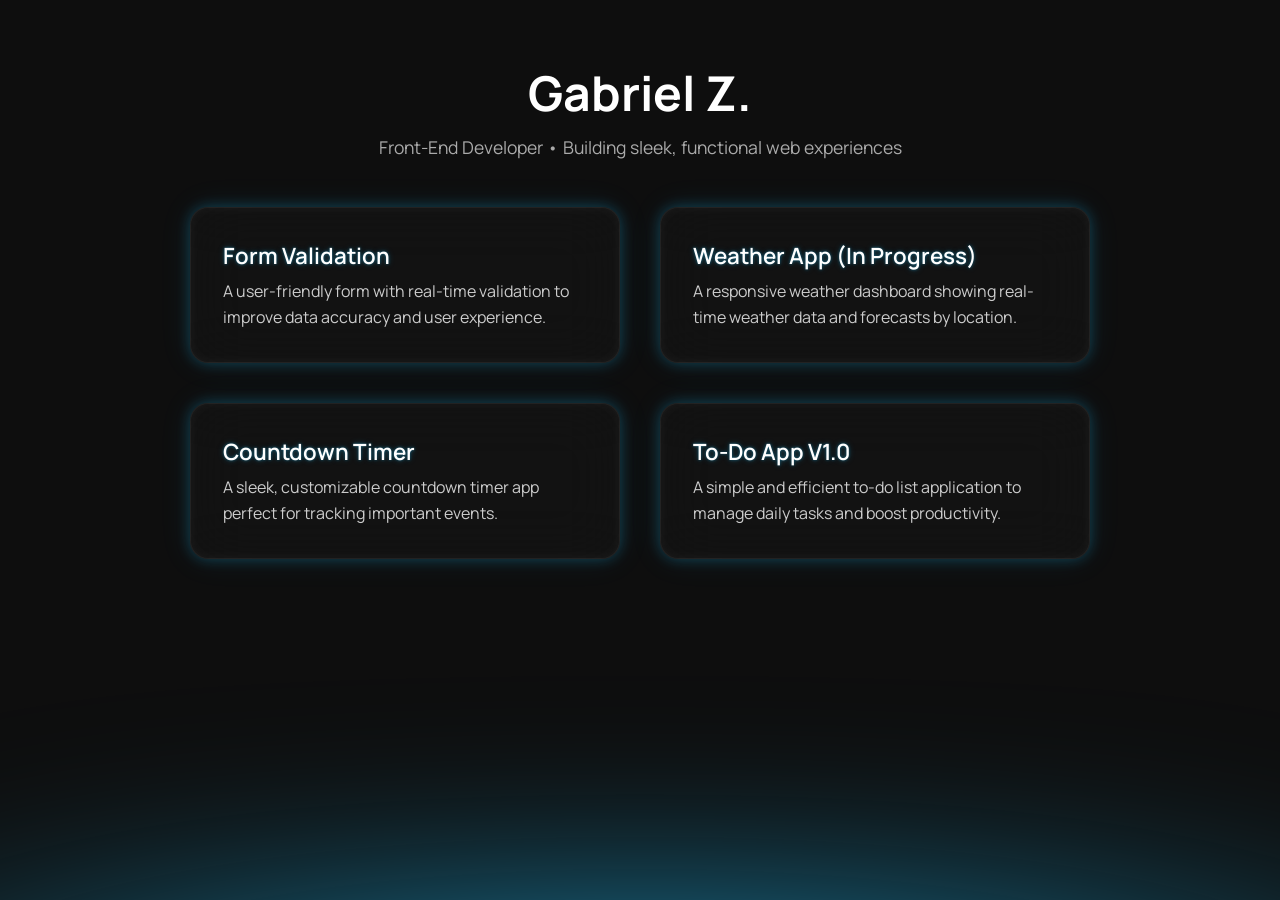
==== index.html @ c00d3771 "Update index.html" ====
<!DOCTYPE html>
<html lang="en">
<head>
  <meta charset="UTF-8" />
  <meta name="viewport" content="width=device-width, initial-scale=1" />
  <title>Gabriel Z. | Portfolio</title>
  <link href="https://fonts.googleapis.com/css2?family=Manrope:wght@500;700&display=swap" rel="stylesheet" />
  <style>
    * {
      margin: 0;
      padding: 0;
      box-sizing: border-box;
    }

    body {
      font-family: 'Manrope', sans-serif;
      background: #0e0e0e;
      color: #fff;
      min-height: 100vh;
      padding: 60px 20px 120px;
      position: relative;
      overflow-x: hidden;
    }

    main {
      max-width: 900px;
      margin: 0 auto;
      text-align: center;
      position: relative;
      z-index: 10;
    }

    header h1 {
      font-size: 3rem;
      font-weight: 700;
      margin-bottom: 10px;
    }

    header p {
      font-size: 1.1rem;
      color: #aaa;
      margin-bottom: 3rem;
    }

    .project-list {
      display: grid;
      grid-template-columns: 1fr;
      gap: 40px;
    }

    @media (min-width: 700px) {
      .project-list {
        grid-template-columns: repeat(2, 1fr);
      }
    }

    a.project-card {
      display: block;
      background: rgba(255, 255, 255, 0.02);
      border-radius: 18px;
      padding: 32px;
      backdrop-filter: blur(28px);
      border: 1px solid rgba(255, 255, 255, 0.07);
      color: #fff;
      text-decoration: none;
      transition: transform 0.3s ease, box-shadow 0.3s ease;
      box-shadow:
        inset 0 0 12px rgba(255, 255, 255, 0.05),
        0 0 14px rgba(32, 195, 255, 0.25),
        0 0 32px rgba(32, 195, 255, 0.1);
      cursor: pointer;
      text-align: left;
      z-index: 10;
    }

    a.project-card:hover {
      transform: translateY(-6px);
      border-color: rgba(32, 195, 255, 0.4);
      box-shadow:
        inset 0 0 15px rgba(255, 255, 255, 0.08),
        0 0 20px rgba(32, 195, 255, 0.4),
        0 0 48px rgba(32, 195, 255, 0.2);
    }

    a.project-card h3 {
      font-size: 1.4rem;
      font-weight: 600;
      margin-bottom: 8px;
      text-shadow:
        0 0 3px rgba(32, 195, 255, 0.4),
        0 0 6px rgba(32, 195, 255, 0.25);
      color: inherit;
      transition: color 0.3s ease, text-shadow 0.3s ease;
    }

    a.project-card:hover h3 {
      color: #20C3FF;
      text-shadow:
        0 0 5px rgba(32, 195, 255, 0.6),
        0 0 12px rgba(32, 195, 255, 0.3);
    }

    .description {
      font-size: 1rem;
      color: #ccc;
      line-height: 1.6;
    }

    .bottom-glow {
      position: fixed;
      bottom: -20vh;
      left: 50%;
      transform: translateX(-50%);
      width: 140vw;
      height: 240px;
      pointer-events: none;
      background: radial-gradient(
        ellipse at center bottom,
        rgba(32, 195, 255, 0.8) 0%,
        rgba(32, 195, 255, 0) 85%
      );
      filter: blur(80px);
      z-index: 1;
    }

    @media (max-width: 450px) {
      header h1 {
        font-size: 2rem;
      }
      a.project-card h3 {
        font-size: 1.2rem;
      }
    }
  </style>
</head>
<body>
  <main>
    <header>
      <h1>Gabriel Z.</h1>
      <p>Front-End Developer • Building sleek, functional web experiences</p>
    </header>

    <section class="project-list">
      <a href="https://gabezigo.github.io/Form-validation/" target="_blank" class="project-card" rel="noopener noreferrer">
        <h3>Form Validation</h3>
        <p class="description">A user-friendly form with real-time validation to improve data accuracy and user experience.</p>
      </a>

      <a href="https://gabezigo.github.io/Weather-app/" target="_blank" class="project-card" rel="noopener noreferrer">
        <h3>Weather App (In Progress)</h3>
        <p class="description">A responsive weather dashboard showing real-time weather data and forecasts by location.</p>
      </a>

      <a href="https://gabezigo.github.io/Countdown-Timer/" target="_blank" class="project-card" rel="noopener noreferrer">
        <h3>Countdown Timer</h3>
        <p class="description">A sleek, customizable countdown timer app perfect for tracking important events.</p>
      </a>

      <a href="https://gabezigo.github.io/To-Do-App-V1.0/" target="_blank" class="project-card" rel="noopener noreferrer">
        <h3>To-Do App V1.0</h3>
        <p class="description">A simple and efficient to-do list application to manage daily tasks and boost productivity.</p>
      </a>
    </section>
  </main>

  <div class="bottom-glow"></div>
</body>
</html>
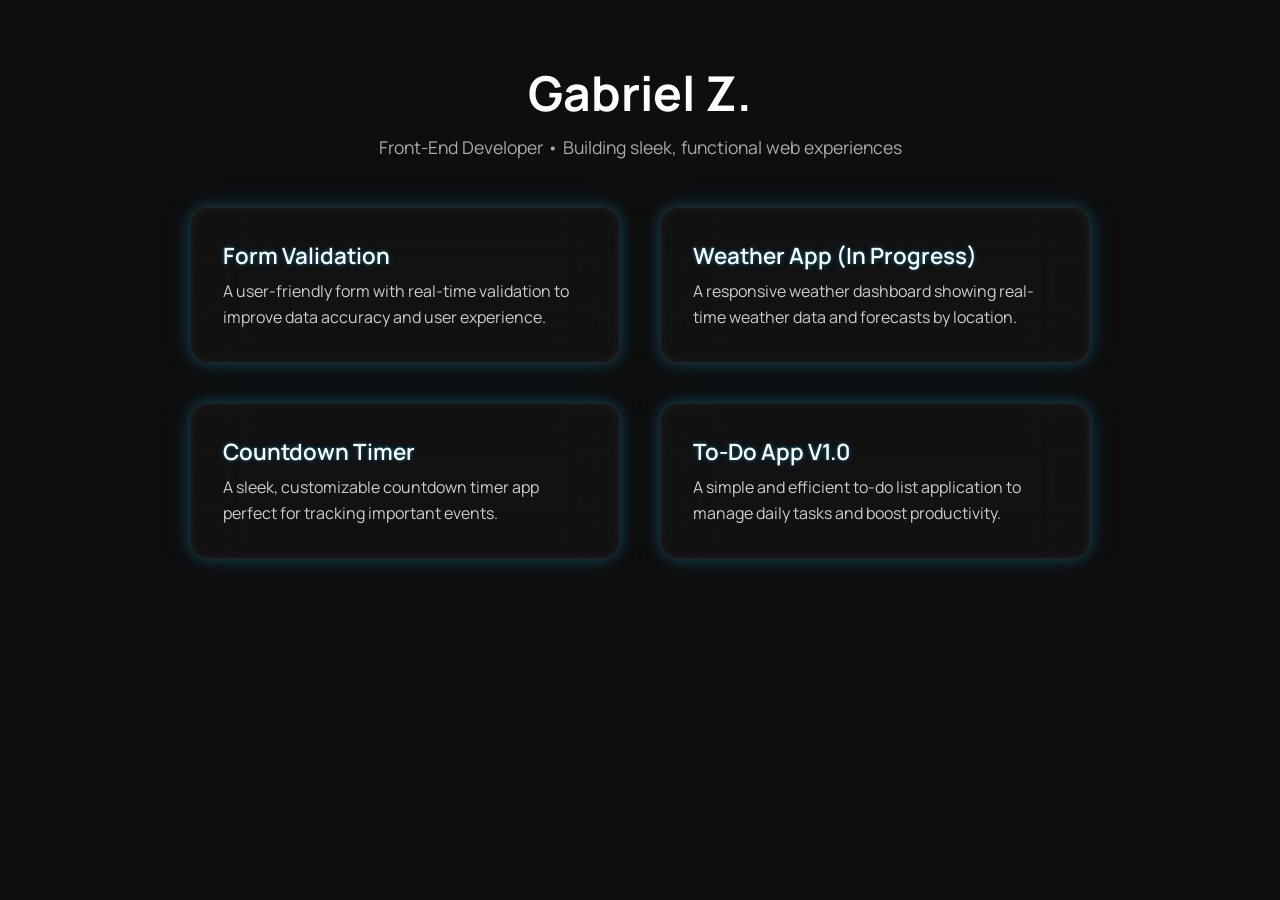
==== commit c4e99419: "Update index.html" ====
--- a/index.html
+++ b/index.html
@@ -108,7 +108,7 @@
 
     .bottom-glow {
       position: fixed;
-      bottom: -20vh;
+      bottom: 0;
       left: 50%;
       transform: translateX(-50%);
       width: 140vw;
@@ -116,7 +116,7 @@
       pointer-events: none;
       background: radial-gradient(
         ellipse at center bottom,
-        rgba(32, 195, 255, 0.8) 0%,
+        rgba(32, 195, 255, 0.4 0%,
         rgba(32, 195, 255, 0) 85%
       );
       filter: blur(80px);
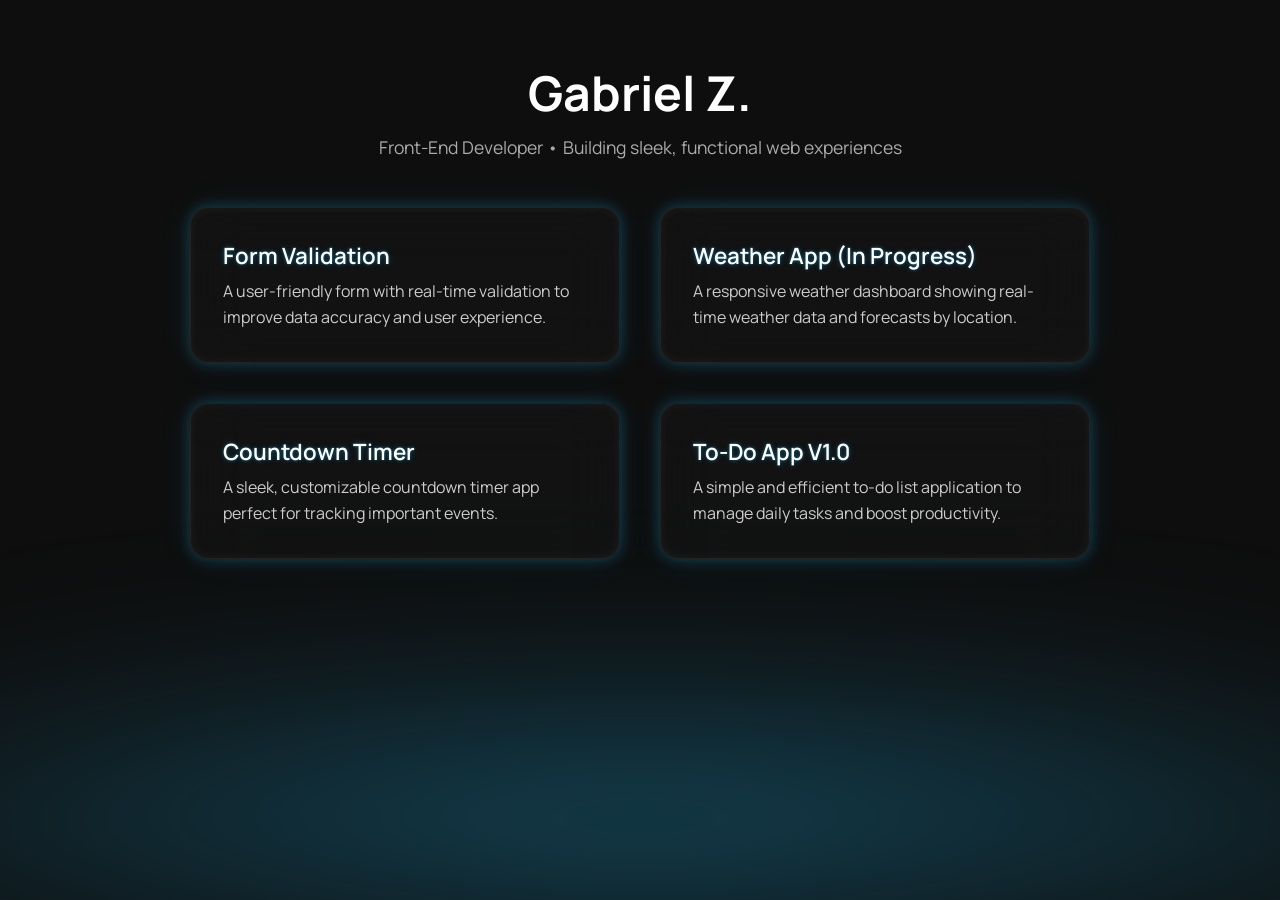
==== commit ae3740e6: "Update index.html" ====
--- a/index.html
+++ b/index.html
@@ -116,7 +116,7 @@
       pointer-events: none;
       background: radial-gradient(
         ellipse at center bottom,
-        rgba(32, 195, 255, 0.4 0%,
+        rgba(32, 195, 255, 0.4) 0%,
         rgba(32, 195, 255, 0) 85%
       );
       filter: blur(80px);
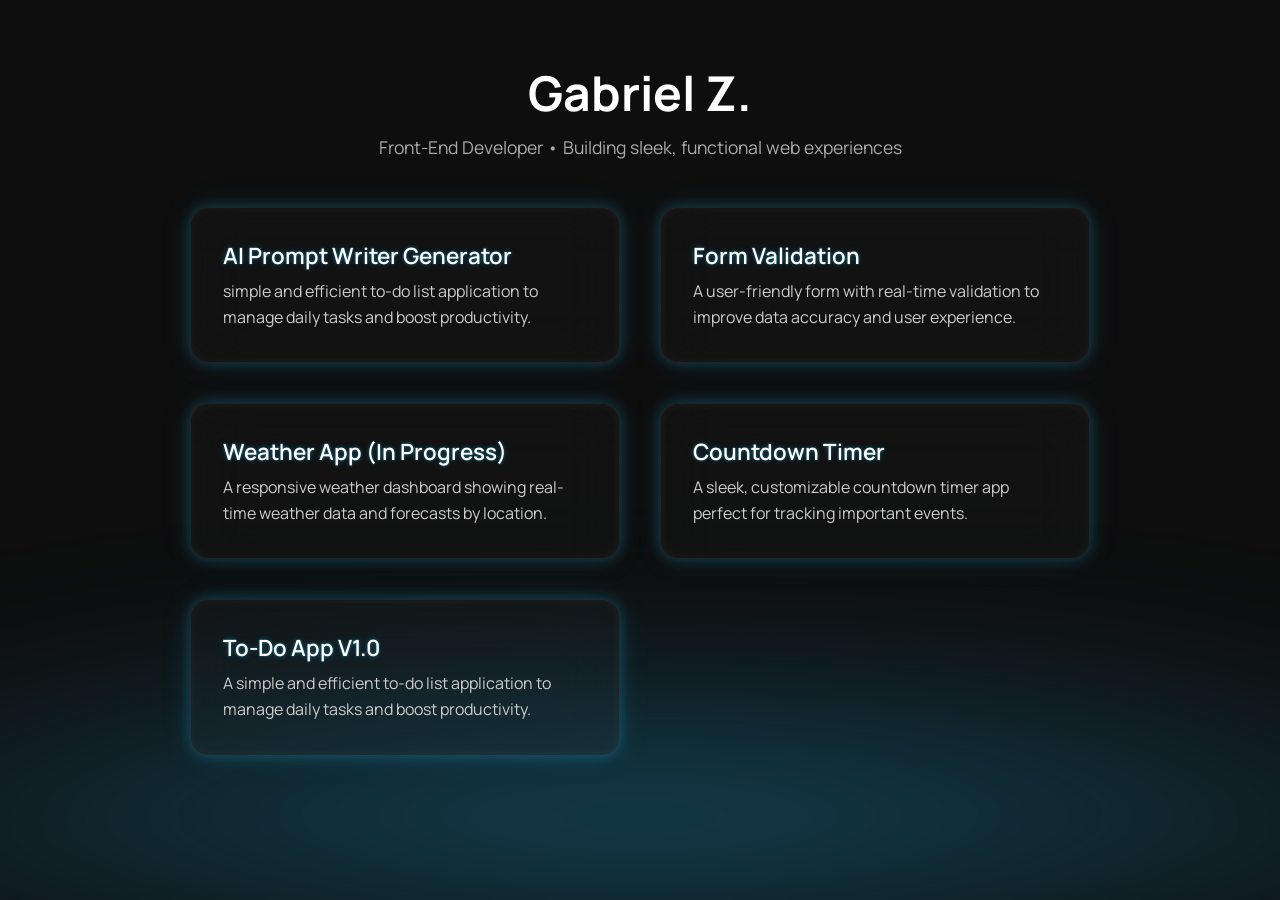
==== commit 92a8429d: "Update index.html" ====
--- a/index.html
+++ b/index.html
@@ -141,6 +141,12 @@
     </header>
 
     <section class="project-list">
+
+ <a href="https://ai-prompt-writer-generator.netlify.app" target="_blank" class="project-card" rel="noopener noreferrer">
+        <h3>AI Prompt Writer Generator</h3>
+        <p class="description">simple and efficient to-do list application to manage daily tasks and boost productivity.</p>
+      </a>
+      
       <a href="https://gabezigo.github.io/Form-validation/" target="_blank" class="project-card" rel="noopener noreferrer">
         <h3>Form Validation</h3>
         <p class="description">A user-friendly form with real-time validation to improve data accuracy and user experience.</p>
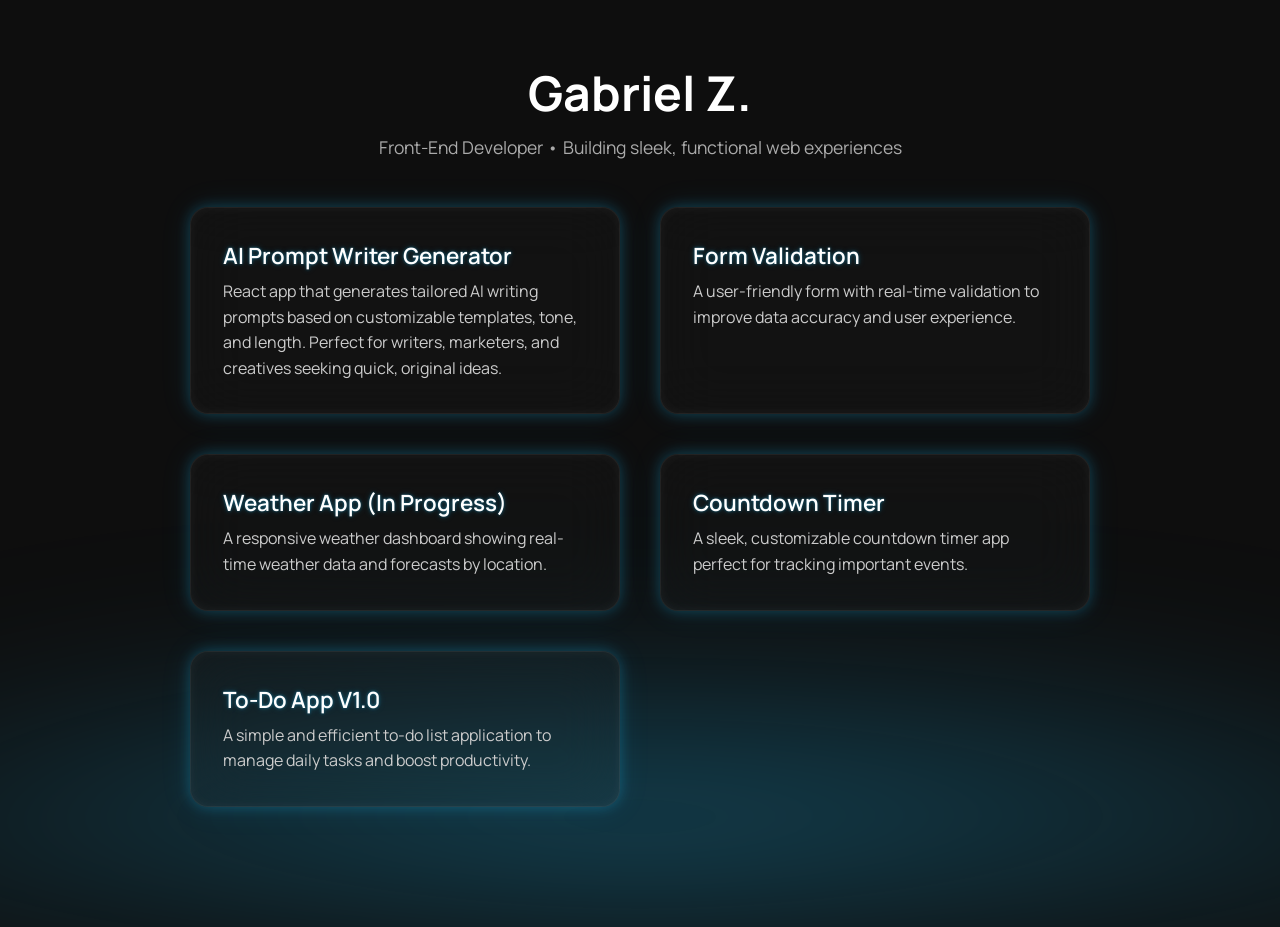
==== commit bcb81866: "Update index.html" ====
--- a/index.html
+++ b/index.html
@@ -144,7 +144,7 @@
 
  <a href="https://ai-prompt-writer-generator.netlify.app" target="_blank" class="project-card" rel="noopener noreferrer">
         <h3>AI Prompt Writer Generator</h3>
-        <p class="description">simple and efficient to-do list application to manage daily tasks and boost productivity.</p>
+        <p class="description">React app that generates tailored AI writing prompts based on customizable templates, tone, and length. Perfect for writers, marketers, and creatives seeking quick, original ideas.</p>
       </a>
       
       <a href="https://gabezigo.github.io/Form-validation/" target="_blank" class="project-card" rel="noopener noreferrer">
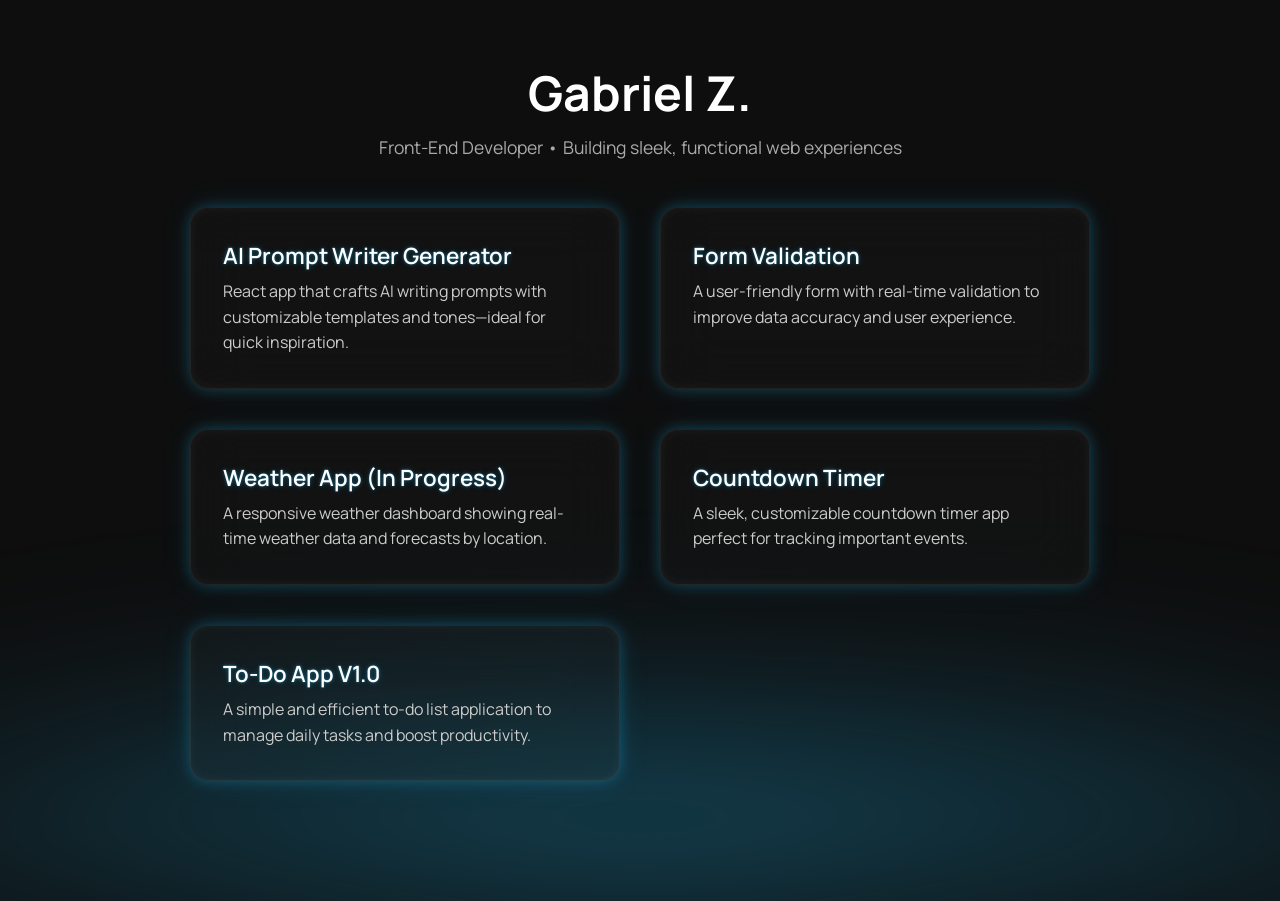
==== commit ef7ed36c: "Update index.html" ====
--- a/index.html
+++ b/index.html
@@ -144,7 +144,7 @@
 
  <a href="https://ai-prompt-writer-generator.netlify.app" target="_blank" class="project-card" rel="noopener noreferrer">
         <h3>AI Prompt Writer Generator</h3>
-        <p class="description">React app that generates tailored AI writing prompts based on customizable templates, tone, and length. Perfect for writers, marketers, and creatives seeking quick, original ideas.</p>
+        <p class="description">React app that crafts AI writing prompts with customizable templates and tones—ideal for quick inspiration.</p>
       </a>
       
       <a href="https://gabezigo.github.io/Form-validation/" target="_blank" class="project-card" rel="noopener noreferrer">
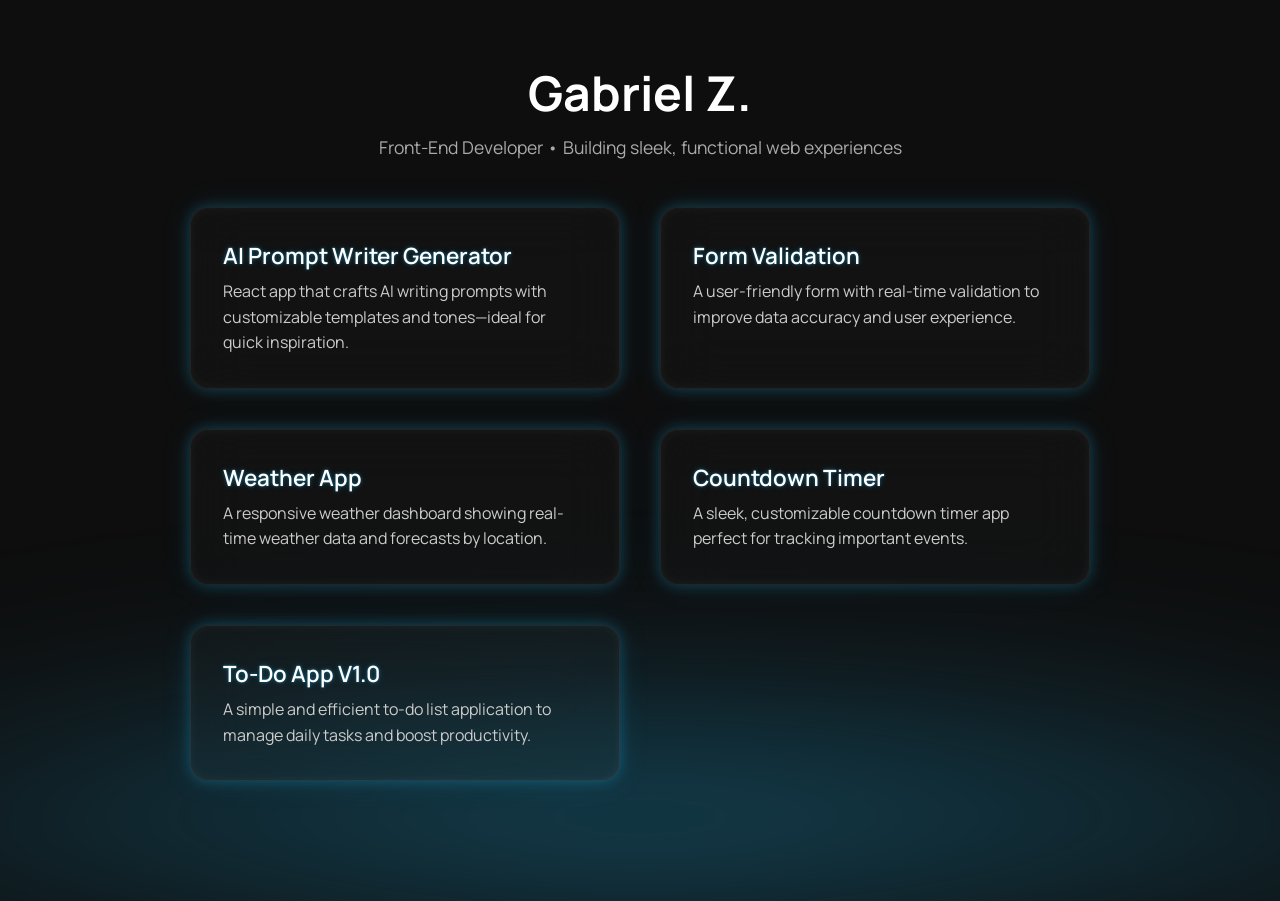
==== commit 03538c19: "Update Weather App title in index.html" ====
--- a/index.html
+++ b/index.html
@@ -153,7 +153,7 @@
       </a>
 
       <a href="https://gabezigo.github.io/Weather-app/" target="_blank" class="project-card" rel="noopener noreferrer">
-        <h3>Weather App (In Progress)</h3>
+        <h3>Weather App</h3>
         <p class="description">A responsive weather dashboard showing real-time weather data and forecasts by location.</p>
       </a>
 
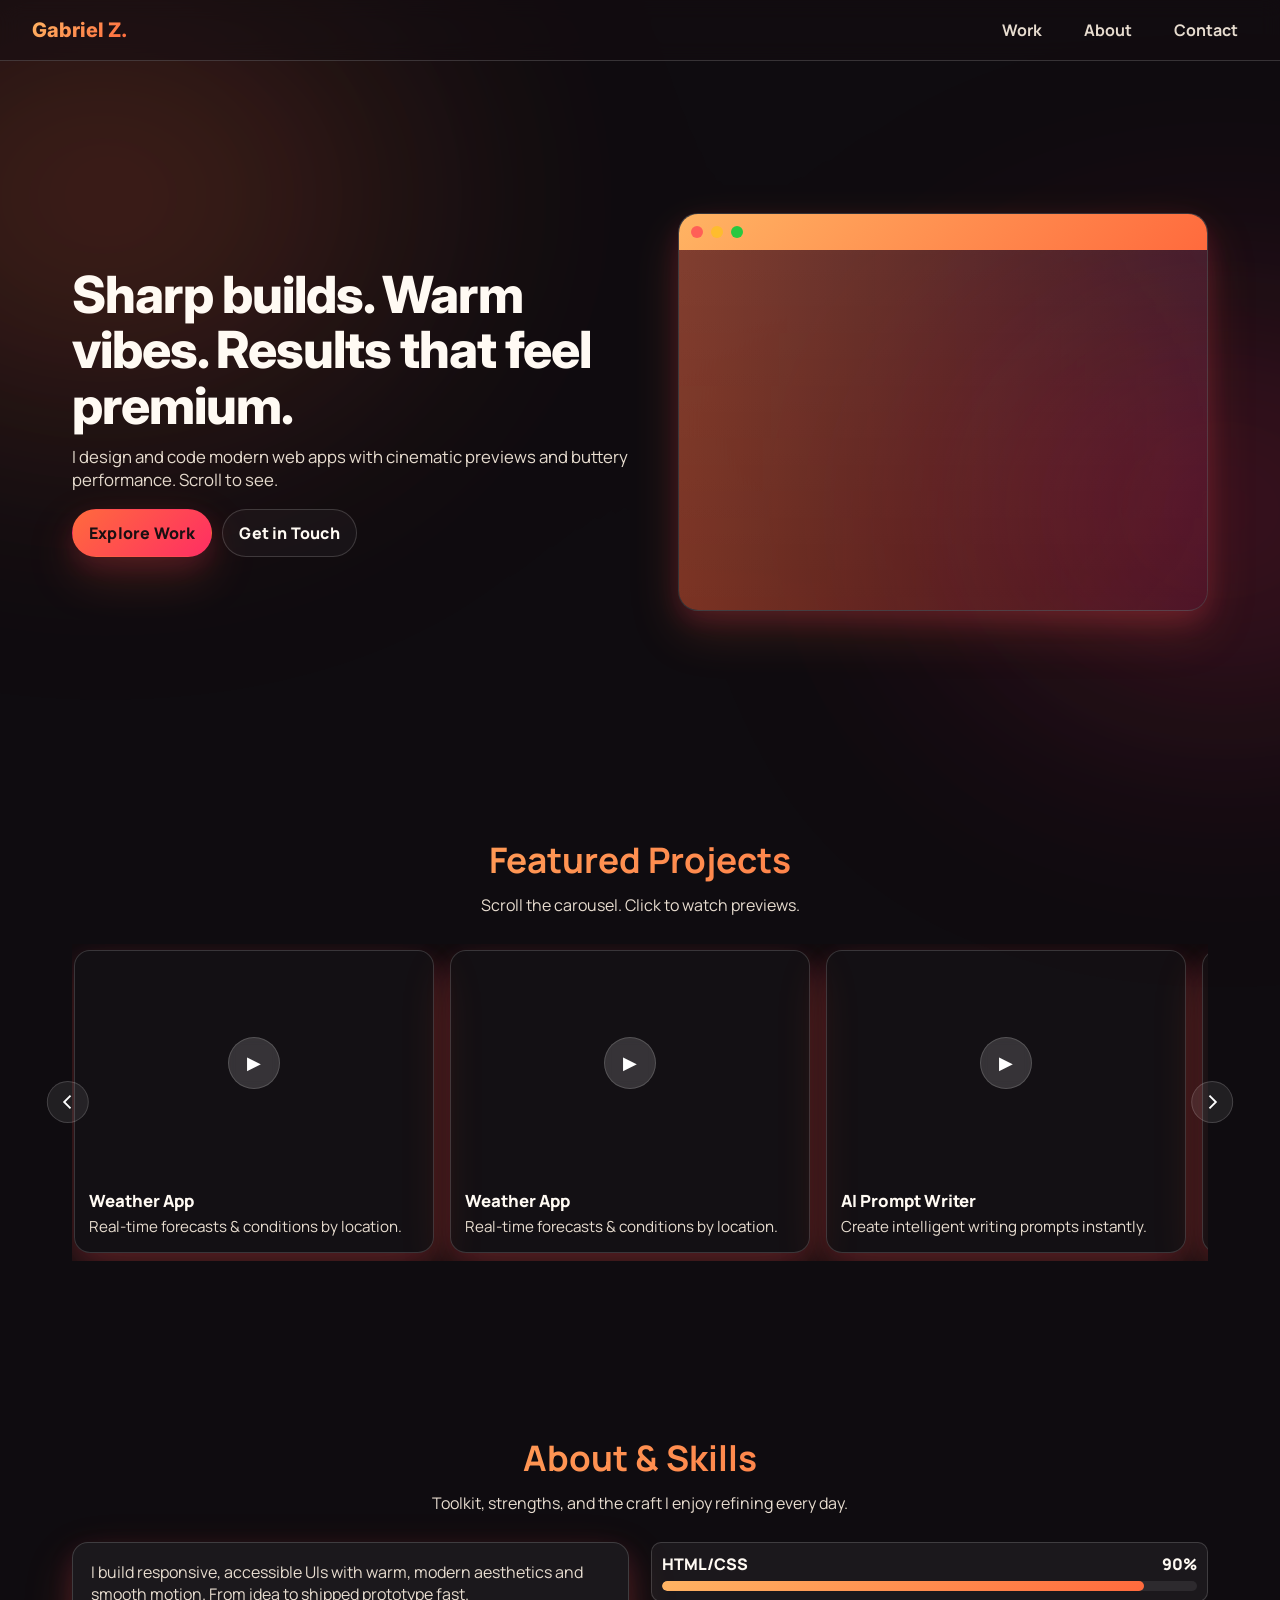
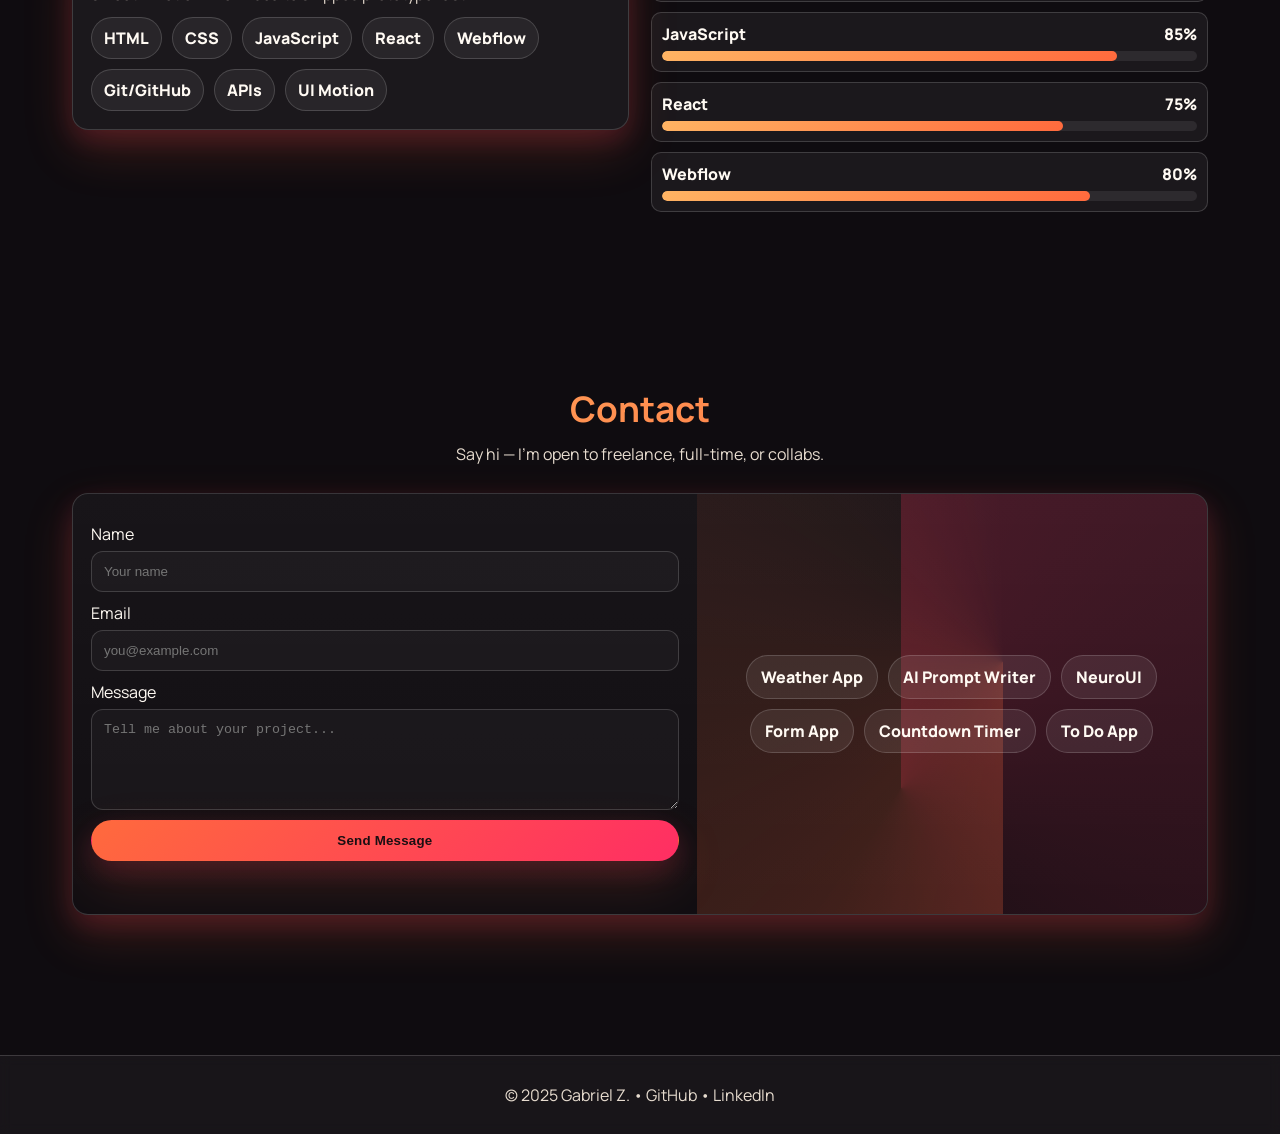
==== commit cbcfefc4: "Add files via upload" ====
--- a/index.html
+++ b/index.html
@@ -1,174 +1,195 @@
-<!DOCTYPE html>
-<html lang="en">
-<head>
-  <meta charset="UTF-8" />
-  <meta name="viewport" content="width=device-width, initial-scale=1" />
-  <title>Gabriel Z. | Portfolio</title>
-  <link href="https://fonts.googleapis.com/css2?family=Manrope:wght@500;700&display=swap" rel="stylesheet" />
-  <style>
-    * {
-      margin: 0;
-      padding: 0;
-      box-sizing: border-box;
-    }
-
-    body {
-      font-family: 'Manrope', sans-serif;
-      background: #0e0e0e;
-      color: #fff;
-      min-height: 100vh;
-      padding: 60px 20px 120px;
-      position: relative;
-      overflow-x: hidden;
-    }
-
-    main {
-      max-width: 900px;
-      margin: 0 auto;
-      text-align: center;
-      position: relative;
-      z-index: 10;
-    }
-
-    header h1 {
-      font-size: 3rem;
-      font-weight: 700;
-      margin-bottom: 10px;
-    }
-
-    header p {
-      font-size: 1.1rem;
-      color: #aaa;
-      margin-bottom: 3rem;
-    }
-
-    .project-list {
-      display: grid;
-      grid-template-columns: 1fr;
-      gap: 40px;
-    }
-
-    @media (min-width: 700px) {
-      .project-list {
-        grid-template-columns: repeat(2, 1fr);
-      }
-    }
-
-    a.project-card {
-      display: block;
-      background: rgba(255, 255, 255, 0.02);
-      border-radius: 18px;
-      padding: 32px;
-      backdrop-filter: blur(28px);
-      border: 1px solid rgba(255, 255, 255, 0.07);
-      color: #fff;
-      text-decoration: none;
-      transition: transform 0.3s ease, box-shadow 0.3s ease;
-      box-shadow:
-        inset 0 0 12px rgba(255, 255, 255, 0.05),
-        0 0 14px rgba(32, 195, 255, 0.25),
-        0 0 32px rgba(32, 195, 255, 0.1);
-      cursor: pointer;
-      text-align: left;
-      z-index: 10;
-    }
-
-    a.project-card:hover {
-      transform: translateY(-6px);
-      border-color: rgba(32, 195, 255, 0.4);
-      box-shadow:
-        inset 0 0 15px rgba(255, 255, 255, 0.08),
-        0 0 20px rgba(32, 195, 255, 0.4),
-        0 0 48px rgba(32, 195, 255, 0.2);
-    }
-
-    a.project-card h3 {
-      font-size: 1.4rem;
-      font-weight: 600;
-      margin-bottom: 8px;
-      text-shadow:
-        0 0 3px rgba(32, 195, 255, 0.4),
-        0 0 6px rgba(32, 195, 255, 0.25);
-      color: inherit;
-      transition: color 0.3s ease, text-shadow 0.3s ease;
-    }
-
-    a.project-card:hover h3 {
-      color: #20C3FF;
-      text-shadow:
-        0 0 5px rgba(32, 195, 255, 0.6),
-        0 0 12px rgba(32, 195, 255, 0.3);
-    }
-
-    .description {
-      font-size: 1rem;
-      color: #ccc;
-      line-height: 1.6;
-    }
-
-    .bottom-glow {
-      position: fixed;
-      bottom: 0;
-      left: 50%;
-      transform: translateX(-50%);
-      width: 140vw;
-      height: 240px;
-      pointer-events: none;
-      background: radial-gradient(
-        ellipse at center bottom,
-        rgba(32, 195, 255, 0.4) 0%,
-        rgba(32, 195, 255, 0) 85%
-      );
-      filter: blur(80px);
-      z-index: 1;
-    }
-
-    @media (max-width: 450px) {
-      header h1 {
-        font-size: 2rem;
-      }
-      a.project-card h3 {
-        font-size: 1.2rem;
-      }
-    }
-  </style>
-</head>
-<body>
-  <main>
-    <header>
-      <h1>Gabriel Z.</h1>
-      <p>Front-End Developer • Building sleek, functional web experiences</p>
-    </header>
-
-    <section class="project-list">
-
- <a href="https://ai-prompt-writer-generator.netlify.app" target="_blank" class="project-card" rel="noopener noreferrer">
-        <h3>AI Prompt Writer Generator</h3>
-        <p class="description">React app that crafts AI writing prompts with customizable templates and tones—ideal for quick inspiration.</p>
-      </a>
-      
-      <a href="https://gabezigo.github.io/Form-validation/" target="_blank" class="project-card" rel="noopener noreferrer">
-        <h3>Form Validation</h3>
-        <p class="description">A user-friendly form with real-time validation to improve data accuracy and user experience.</p>
-      </a>
-
-      <a href="https://gabezigo.github.io/Weather-app/" target="_blank" class="project-card" rel="noopener noreferrer">
-        <h3>Weather App</h3>
-        <p class="description">A responsive weather dashboard showing real-time weather data and forecasts by location.</p>
-      </a>
-
-      <a href="https://gabezigo.github.io/Countdown-Timer/" target="_blank" class="project-card" rel="noopener noreferrer">
-        <h3>Countdown Timer</h3>
-        <p class="description">A sleek, customizable countdown timer app perfect for tracking important events.</p>
-      </a>
-
-      <a href="https://gabezigo.github.io/To-Do-App-V1.0/" target="_blank" class="project-card" rel="noopener noreferrer">
-        <h3>To-Do App V1.0</h3>
-        <p class="description">A simple and efficient to-do list application to manage daily tasks and boost productivity.</p>
-      </a>
-    </section>
-  </main>
-
-  <div class="bottom-glow"></div>
-</body>
-</html>
+<!DOCTYPE html>
+<html lang="en">
+<head>
+<meta charset="utf-8" />
+<meta name="viewport" content="width=device-width,initial-scale=1" />
+<title>Gabriel Z. | Portfolio</title>
+<link href="https://fonts.googleapis.com/css2?family=Manrope:wght@500;700&family=Inter:wght@600;800&display=swap" rel="stylesheet" />
+<link rel="stylesheet" href="style.css">
+
+
+</head>
+<body>
+
+<header>
+  <div class="logo">Gabriel&nbsp;Z.</div>
+  <nav aria-label="Primary">
+    <ul>
+      <li><a class="navlink" href="#projects">Work</a></li>
+      <li><a class="navlink" href="#about">About</a></li>
+      <li><a class="navlink" href="#contact">Contact</a></li>
+    </ul>
+  </nav>
+  <button class="burger" id="burger" aria-label="Open menu"><span></span><span></span><span></span></button>
+</header>
+
+<!-- Drawer (mobile) — hidden on desktop by default -->
+<div class="drawer" id="drawer" aria-hidden="true">
+  <a href="#projects">Work</a>
+  <a href="#about">About</a>
+  <a href="#contact">Contact</a>
+</div>
+
+<!-- HERO -->
+<section class="hero centered">
+  <div class="h-left">
+    <h1>Sharp builds. Warm vibes. Results that feel premium.</h1>
+    <p>I design and code modern web apps with cinematic previews and buttery performance. Scroll to see.</p>
+    <div class="cta">
+      <a class="btn btn-primary" href="#projects">Explore Work</a>
+      <a class="btn btn-ghost" href="#contact">Get in Touch</a>
+    </div>
+  </div>
+  <div class="h-right">
+    <div class="mockup-frame">
+      <div class="mockup-bar"><span class="dot red"></span><span class="dot yellow"></span><span class="dot green"></span></div>
+      <div class="mockup-content">
+        <video id="heroVid" src="https://www.pexels.com/download/video/34279721/" autoplay muted loop playsinline></video>
+        <div class="overlay"></div>
+      </div>
+    </div>
+  </div>
+</section>
+
+<!-- PROJECTS -->
+<section id="projects">
+  <div class="container">
+    <h2 class="section-title">Featured Projects</h2>
+    <p class="section-sub">Scroll the carousel. Click to watch previews.</p>
+
+    <div class="carousel">
+      <button class="arrow left" aria-label="Previous">
+        <svg viewBox="0 0 24 24"><path d="M15 19l-7-7 7-7" fill="none" stroke="currentColor" stroke-width="2"/></svg>
+      </button>
+
+      <div class="track" id="projTrack">
+        <!-- Weather -->
+        <article class="card" data-video="videos/weatherapp.mp4">
+          <div class="ratio">
+            <video class="thumb" muted loop playsinline preload="none" data-src="videos/weatherapp.mp4"></video>
+            <button class="play" aria-hidden="true">▶</button>
+          </div>
+          <div class="card-info"><h3>Weather App</h3><p>Real-time forecasts & conditions by location.</p></div>
+        </article>
+          <!-- NEURO UI -->
+        <article class="card" data-video="videos/neuroui.mp4">
+          <div class="ratio">
+            <video class="thumb" muted loop playsinline preload="none" data-src="videos/neuroui.mp4"></video>
+            <button class="play" aria-hidden="true">▶</button>
+          </div>
+          <div class="card-info"><h3>Weather App</h3><p>Real-time forecasts & conditions by location.</p></div>
+        </article>
+        <!-- AI Prompt -->
+        <article class="card" data-video="videos/aipromptwriter.mp4">
+          <div class="ratio">
+            <video class="thumb" muted loop playsinline preload="none" data-src="videos/aipromptwriter.mp4"></video>
+            <button class="play" aria-hidden="true">▶</button>
+          </div>
+          <div class="card-info"><h3>AI Prompt Writer</h3><p>Create intelligent writing prompts instantly.</p></div>
+        </article>
+        <!-- To-Do -->
+        <article class="card" data-video="videos/todo.mp4">
+          <div class="ratio">
+            <video class="thumb" muted loop playsinline preload="none" data-src="videos/todo.mp4"></video>
+            <button class="play" aria-hidden="true">▶</button>
+          </div>
+          <div class="card-info"><h3>To-Do App</h3><p>Organize tasks with a clean, responsive design.</p></div>
+        </article>
+        <!-- Form Validation -->
+        <article class="card" data-video="videos/form.mp4">
+          <div class="ratio">
+            <video class="thumb" muted loop playsinline preload="none" data-src="videos/form.mp4"></video>
+            <button class="play" aria-hidden="true">▶</button>
+          </div>
+          <div class="card-info"><h3>Form Validation</h3><p>Smart validation with real-time feedback.</p></div>
+        </article>
+        <!-- Countdown -->
+        <article class="card" data-video="videos/countdown.mp4">
+          <div class="ratio">
+            <video class="thumb" muted loop playsinline preload="none" data-src="videos/countdown.mp4"></video>
+            <button class="play" aria-hidden="true">▶</button>
+          </div>
+          <div class="card-info"><h3>Countdown Timer</h3><p>Track events with precision & style.</p></div>
+        </article>
+      </div>
+
+      <button class="arrow right" aria-label="Next">
+        <svg viewBox="0 0 24 24"><path d="M9 5l7 7-7 7" fill="none" stroke="currentColor" stroke-width="2"/></svg>
+      </button>
+    </div>
+  </div>
+</section>
+
+<!-- MODAL -->
+<div class="modal" id="videoModal" aria-hidden="true" role="dialog">
+  <button class="close" id="closeModal" aria-label="Close">✕</button>
+  <video id="modalVideo" controls playsinline preload="none"></video>
+</div>
+
+<!-- ABOUT -->
+<section id="about">
+  <div class="container">
+    <h2 class="section-title">About & Skills</h2>
+    <p class="section-sub">Toolkit, strengths, and the craft I enjoy refining every day.</p>
+
+    <div class="about-grid">
+      <div class="panel">
+        <p style="color:var(--muted);margin-bottom:12px">
+          I build responsive, accessible UIs with warm, modern aesthetics and smooth motion. From idea to shipped prototype fast.
+        </p>
+        <div class="bubbles" aria-label="Skills">
+          <span class="bubble">HTML</span><span class="bubble">CSS</span><span class="bubble">JavaScript</span>
+          <span class="bubble">React</span><span class="bubble">Webflow</span><span class="bubble">Git/GitHub</span>
+          <span class="bubble">APIs</span><span class="bubble">UI Motion</span>
+        </div>
+      </div>
+      <div class="bars" aria-label="Skill levels">
+        <div class="bar"><div class="bar-label"><span>HTML/CSS</span><span>90%</span></div><div class="bar-track"><div class="bar-fill" style="--w:90%"></div></div></div>
+        <div class="bar"><div class="bar-label"><span>JavaScript</span><span>85%</span></div><div class="bar-track"><div class="bar-fill" style="--w:85%"></div></div></div>
+        <div class="bar"><div class="bar-label"><span>React</span><span>75%</span></div><div class="bar-track"><div class="bar-fill" style="--w:75%"></div></div></div>
+        <div class="bar"><div class="bar-label"><span>Webflow</span><span>80%</span></div><div class="bar-track"><div class="bar-fill" style="--w:80%"></div></div></div>
+      </div>
+    </div>
+  </div>
+</section>
+
+<!-- CONTACT -->
+<section id="contact">
+  <div class="container">
+    <h2 class="section-title">Contact</h2>
+    <p class="section-sub">Say hi — I’m open to freelance, full-time, or collabs.</p>
+    <div class="contact-wrap">
+      <div class="split">
+        <form class="form" action="https://formspree.io/f/mwpakylq" method="POST">
+  <div class="field"><label for="name">Name</label><input id="name" name="name" required type="text" placeholder="Your name" /></div>
+  <div class="field"><label for="email">Email</label><input id="email" name="_replyto" required type="email" placeholder="you@example.com" /></div>
+  <div class="field"><label for="msg">Message</label><textarea id="msg" name="message" required rows="5" placeholder="Tell me about your project..."></textarea></div>
+  <button class="btn btn-primary btn-wide" type="submit">Send Message</button>
+  <p id="form-status" class="form-status"></p>
+
+</form>
+
+        <div class="right-pane">
+          <div class="quick">
+            <a class="qbtn" target="_blank" href="https://gabezigo.github.io/Weather-app/">Weather App</a>
+            <a class="qbtn" target="_blank" href="https://ai-prompt-writer-generator.netlify.app/">AI Prompt Writer</a>
+            <a class="qbtn" target="_blank" href="https://gabezigo.github.io/neuroui/">NeuroUI</a>
+            <a class="qbtn" target="_blank" href="https://gabezigo.github.io/Form-validation/">Form App</a>
+            <a class="qbtn" target="_blank" href="https://gabezigo.github.io/Countdown-Timer/">Countdown Timer</a>
+            <a class="qbtn" target="_blank" href="https://gabezigo.github.io/To-Do-App-V1.0/">To Do App</a>
+          </div>
+        </div>
+      </div>
+    </div>
+  </div>
+</section>
+
+<footer>
+  © 2025 Gabriel Z. • <a href="https://github.com/gabezigo" target="_blank" rel="noopener">GitHub</a> •
+  <a href="https://linkedin.com/in/gabezigo" target="_blank" rel="noopener">LinkedIn</a>
+</footer>
+
+
+<script src="script.js"></script>
+</body>
+</html>
--- a/style.css
+++ b/style.css
@@ -0,0 +1,221 @@
+
+:root{
+  /* Sunset Glow */
+  --bg:#0f0c10; --panel:#151017; --glass:rgba(255,255,255,.05); --stroke:rgba(255,255,255,.16);
+  --text:#fffaf3; --muted:#e7dccf;
+  --hot1:#ff6a3d; --hot2:#ff2e63; --hot3:#ffb463;
+  --grad-1:linear-gradient(135deg,#ff6a3d,#ff2e63);
+  --grad-2:linear-gradient(135deg,#ffb463,#ff6a3d);
+  --shadow:0 20px 50px rgba(255,106,61,.18),0 10px 25px rgba(255,46,99,.16);
+}
+*{box-sizing:border-box;margin:0;padding:0}
+html,body{height:100%}
+body{font-family:'Manrope',system-ui,Segoe UI,Roboto,Helvetica,Arial,sans-serif;background:var(--bg);color:var(--text);-webkit-font-smoothing:antialiased;overflow-x:hidden}
+a{color:inherit;text-decoration:none}
+img,video{max-width:100%;display:block}
+
+/* ===== Layout shell ===== */
+.container{max-width:1200px;margin-inline:auto;padding-inline:clamp(16px,4vw,32px)}
+section{padding-block:86px}
+.centered{max-width:1200px;margin-inline:auto} /* for hero */
+
+/* ===== Header ===== */
+header{
+  position:sticky;top:0;z-index:100;display:flex;align-items:center;justify-content:space-between;
+  padding:18px clamp(16px,4vw,32px);background:rgba(20,14,18,.55);backdrop-filter:blur(10px);
+  border-bottom:1px solid var(--stroke)
+}
+.logo{font-family:'Inter',sans-serif;font-weight:800;background:var(--grad-2);-webkit-background-clip:text;background-clip:text;color:transparent;font-size:1.25rem}
+
+/* Desktop nav */
+nav{display:flex}
+nav ul{display:flex;gap:22px;list-style:none}
+.navlink{color:var(--muted);font-weight:700;padding:10px 10px;position:relative}
+.navlink::after{content:"";position:absolute;left:10px;right:10px;bottom:6px;height:2px;border-radius:2px;background:var(--grad-1);transform:scaleX(0);transform-origin:left;transition:transform .25s}
+.navlink:hover{color:var(--text)} .navlink:hover::after{transform:scaleX(1)}
+
+/* Mobile drawer (HIDDEN BY DEFAULT ON DESKTOP) */
+.drawer{display:none !important;} /* critical: prevents leak on desktop */
+
+/* Burger */
+.burger{display:none;gap:6px;flex-direction:column;border:1px solid var(--stroke);background:rgba(255,255,255,.06);width:44px;height:40px;border-radius:10px;align-items:center;justify-content:center;cursor:pointer}
+.burger span{width:20px;height:2px;background:var(--text);border-radius:2px;transition:transform .3s,opacity .3s}
+.burger.open span:nth-child(1){ transform:translateY(6px) rotate(45deg) }
+.burger.open span:nth-child(2){ opacity:0 }
+.burger.open span:nth-child(3){ transform:translateY(-6px) rotate(-45deg) }
+
+@media (max-width:900px){
+  nav{display:none !important}              /* hide desktop nav fully on mobile */
+  .burger{display:flex}
+  .drawer{
+    position:fixed;left:12px;right:12px;top:64px;background:rgba(20,14,18,.96);
+    backdrop-filter:blur(8px);border:1px solid var(--stroke);border-radius:12px;padding:12px;z-index:120;
+    display:block !important;                /* now allowed on mobile only */
+    visibility:hidden; opacity:0; transform:translateY(-12px);
+    transition:transform .35s ease,opacity .35s ease,visibility 0s .35s;
+  }
+  .drawer.open{ visibility:visible; opacity:1; transform:translateY(0); transition-delay:0s }
+  .drawer a{
+    display:block;padding:14px 16px;border-radius:8px;color:var(--muted);position:relative;overflow:hidden
+  }
+  .drawer a::after{content:"";position:absolute;left:16px;right:16px;bottom:10px;height:2px;background:var(--grad-1);transform:scaleX(0);transform-origin:left;transition:transform .25s}
+  .drawer a:hover,.drawer a:focus,.drawer a:active{background:rgba(255,255,255,.06);color:var(--text);outline:none}
+  .drawer a:hover::after,.drawer a:focus::after,.drawer a:active::after{transform:scaleX(1)}
+}
+
+/* ===== Section titles ===== */
+.section-title{
+  font-size:clamp(1.6rem,3.5vw,2.2rem);text-align:center;margin-bottom:10px;
+  background:var(--grad-2);-webkit-background-clip:text;background-clip:text;color:transparent
+}
+.section-sub{text-align:center;color:var(--muted);max-width:720px;margin:0 auto 28px}
+
+/* ===== Hero ===== */
+.hero{
+  position:relative;isolation:isolate;display:grid;grid-template-columns:1.1fr 1fr;gap:24px;align-items:center;
+  min-height:78vh;padding:64px clamp(16px,4vw,32px)
+}
+.hero.centered{padding-inline:clamp(16px,4vw,32px)}
+@media (max-width:900px){.hero{grid-template-columns:1fr;gap:18px;min-height:auto}}
+.hero::before,.hero::after{
+  content:"";position:absolute;inset:-20%;z-index:-1;filter:blur(110px);opacity:.22;
+  background:radial-gradient(600px 420px at 18% 28%, var(--hot1) 0%, transparent 70%),
+             radial-gradient(520px 380px at 85% 60%, var(--hot2) 0%, transparent 70%);
+  animation:drift 22s ease-in-out infinite alternate
+}
+.hero::after{opacity:.14;filter:blur(160px);mix-blend:screen}
+@keyframes drift{0%{transform:translateY(-2%) scale(1)}100%{transform:translateY(2%) scale(1.02)}}
+
+.h-left h1{font-family:'Inter',sans-serif;font-weight:800;line-height:1.08;letter-spacing:-.02em;font-size:clamp(2rem,5vw,3.2rem);margin-bottom:12px}
+.h-left p{color:var(--muted);font-size:1.05rem;max-width:600px;margin-bottom:18px}
+.cta{display:flex;gap:10px;flex-wrap:wrap}
+.btn{display:inline-flex;align-items:center;gap:8px;padding:12px 16px;border-radius:999px;font-weight:900;letter-spacing:.2px;border:1px solid transparent;cursor:pointer;transition:transform .18s,box-shadow .25s,background .25s,border-color .25s}
+.btn:active{transform:translateY(0) scale(.98)}
+.btn-primary{color:#1a0f12;background:var(--grad-1);box-shadow:var(--shadow)}
+.btn-primary:hover{transform:translateY(-2px);box-shadow:0 0 28px rgba(255,106,61,.35)}
+.btn-ghost{color:var(--text);border-color:var(--stroke);background:rgba(255,255,255,.03)}
+.btn-ghost:hover{background:rgba(255,255,255,.08);transform:translateY(-2px)}
+
+.h-right{width:100%;aspect-ratio:4/3;border-radius:20px;overflow:hidden;background:linear-gradient(180deg,rgba(255,255,255,.06),transparent);border:1px solid var(--stroke);box-shadow:var(--shadow);position:relative;margin-inline:auto}
+.mockup-frame{display:flex;flex-direction:column;width:100%;height:100%}
+.mockup-bar{flex:0 0 36px;display:flex;align-items:center;gap:8px;background:var(--grad-2);padding:0 12px}
+.dot{width:12px;height:12px;border-radius:50%}
+.red{background:#ff5f57}.yellow{background:#febc2e}.green{background:#28c840}
+.mockup-content{position:relative;flex:1;overflow:hidden}
+.mockup-content video{position:absolute;inset:0;width:100%;height:100%;object-fit:cover;filter:brightness(1.08) contrast(1.08)}
+.mockup-content .overlay{
+  position:absolute;inset:0;pointer-events:none;mix-blend-mode:soft-light;transition:opacity .4s ease;
+  background:
+    linear-gradient(90deg, rgba(255,100,60,.45), rgba(255,60,120,.15)),
+    radial-gradient(circle at center, rgba(0,0,0,.15) 60%, transparent 100%)
+}
+
+/* ===== Projects (Carousel + Modal) ===== */
+#projects{padding-top:72px}
+.carousel{position:relative;margin-top:.75rem;overflow:visible}
+.track{display:flex;gap:16px;overflow-x:auto;scroll-snap-type:x mandatory;padding:6px 2px 8px;scrollbar-width:none}
+.track::-webkit-scrollbar{display:none}
+.card{
+  flex:0 0 clamp(260px,34vw,360px);border:1px solid var(--stroke);border-radius:16px;background:rgba(255,255,255,.02);
+  overflow:hidden;scroll-snap-align:center;cursor:pointer;transition:transform .25s,border-color .25s;box-shadow:var(--shadow)
+}
+.card:hover{transform:translateY(-5px);border-color:rgba(255,255,255,.24)}
+.ratio{position:relative;aspect-ratio:16/10;overflow:hidden}
+.thumb{position:absolute;inset:0;width:100%;height:100%;object-fit:cover;transition:transform .45s ease}
+.card:hover .thumb{transform:scale(1.06)}
+.play{
+  position:absolute;inset:auto 50% 50% auto;transform:translate(50%,50%);width:52px;height:52px;border-radius:50%;
+  border:1px solid var(--stroke);background:rgba(255,255,255,.15);color:#fff;font-size:18px;display:grid;place-items:center;backdrop-filter:blur(4px)
+}
+.card-info{padding:14px}
+.card-info h3{font-weight:800;font-size:1.05rem;margin-bottom:4px}
+.card-info p{color:var(--muted);font-size:.95rem;line-height:1.45}
+
+/* Arrows outside (no layout push) */
+.arrow{
+  position:absolute;top:50%;transform:translateY(-50%);width:42px;height:42px;border-radius:50%;display:grid;place-items:center;
+  background:rgba(255,255,255,.08);border:1px solid var(--stroke);cursor:pointer;z-index:2
+}
+.arrow:hover{background:rgba(255,255,255,.16)}
+.arrow.left{left:0; transform:translate(-60%,-50%);}
+.arrow.right{right:0; transform:translate(60%,-50%);}
+.arrow svg{width:22px;height:22px;color:#fff}
+
+/* Modal */
+.modal{position:fixed;inset:0;display:none;place-items:center;background:rgba(0,0,0,.85);z-index:300}
+.modal.open{display:grid}
+#modalVideo{width:min(92vw,1000px);max-height:84vh;border-radius:14px;background:#000}
+/* BIGGER, ALWAYS VISIBLE CLOSE */
+.close{
+  position:fixed;top:16px;right:16px;width:56px;height:56px;border-radius:50%;display:grid;place-items:center;
+  border:1px solid rgba(255,255,255,.3);background:rgba(0,0,0,.5);color:#fff;font-size:26px;z-index:9999;
+  box-shadow:0 6px 20px rgba(0,0,0,.4)
+}
+
+/* ===== About / Skills ===== */
+.about-grid{display:grid;grid-template-columns:1fr 1fr;gap:22px;align-items:start}
+@media (max-width:860px){.about-grid{grid-template-columns:1fr}}
+.panel{background:var(--glass);border:1px solid var(--stroke);border-radius:16px;padding:18px;box-shadow:var(--shadow)}
+.bubbles{display:flex;flex-wrap:wrap;gap:10px}
+.bubble{padding:9px 12px;border-radius:999px;background:rgba(255,255,255,.06);border:1px solid var(--stroke);font-weight:800}
+.bars{display:grid;gap:10px}
+.bar{background:var(--glass);border:1px solid var(--stroke);border-radius:10px;padding:10px}
+.bar-label{display:flex;justify-content:space-between;font-weight:900;margin-bottom:6px}
+.bar-track{height:10px;border-radius:999px;background:rgba(255,255,255,.08);overflow:hidden}
+.bar-fill{height:100%;width:0;background:var(--grad-2);border-radius:999px}
+
+/* ===== Contact ===== */
+.contact-wrap{border:1px solid var(--stroke);border-radius:16px;background:linear-gradient(180deg,rgba(255,255,255,.04),rgba(255,255,255,.01));box-shadow:var(--shadow);overflow:hidden}
+.split{display:grid;grid-template-columns:1.1fr .9fr;min-height:420px}
+@media (max-width:900px){.split{grid-template-columns:1fr}}
+.form{padding:18px;display:grid;gap:10px;align-content:center}
+.field{display:grid;gap:6px}
+input,textarea{width:100%;padding:12px;border-radius:12px;border:1px solid var(--stroke);background:rgba(255,255,255,.03);color:var(--text);outline:none}
+input:focus,textarea:focus{border-color:rgba(255,255,255,.28)}
+.btn-wide{width:100%;justify-content:center}
+.right-pane{display:grid;place-items:center;padding:18px;background:
+  conic-gradient(from 180deg at 60% 40%, rgba(255,106,61,.24), transparent 50%),
+  conic-gradient(from 0deg at 40% 70%, rgba(255,46,99,.22), transparent 60%)}
+.quick{display:flex;gap:10px;flex-wrap:wrap;justify-content:center}
+.qbtn{padding:10px 14px;border-radius:999px;border:1px solid var(--stroke);background:rgba(255,255,255,.08);font-weight:900;transition:transform .18s,box-shadow .25s,background .25s}
+.qbtn:hover{transform:translateY(-2px);background:rgba(255,255,255,.14);box-shadow:0 8px 28px rgba(255,106,61,.25)}
+.qbtn:active{transform:translateY(0) scale(.98)}
+
+/* ===== Contact Form Status Message ===== */
+.form-status {
+  text-align: center;
+  font-weight: 800;
+  color: var(--hot2); /* matches your pink accent */
+  margin-top: 0.8rem;
+  opacity: 0;
+  transform: translateY(6px);
+  transition: opacity 0.4s ease, transform 0.4s ease;
+  letter-spacing: 0.3px;
+}
+
+.form-status.show {
+  opacity: 1;
+  transform: translateY(0);
+}
+
+
+.form-status.success { color: var(--hot1); } orange
+.form-status.error { color: var(--hot2); }   
+
+/* ===== Footer ===== */
+footer{margin-top:54px;padding:28px clamp(16px,4vw,32px);text-align:center;background:rgba(255,255,255,.04);border-top:1px solid var(--stroke);backdrop-filter:blur(6px);color:var(--muted)}
+footer a:hover{color:#ffd9a6}
+
+/* ===== Mobile tweaks ===== */
+@media (max-width:500px){
+  .h-left h1{font-size:1.75rem}
+  .cta .btn{padding:10px 14px}
+  .card{flex-basis:82vw}
+  .play{width:48px;height:48px;font-size:16px}
+}
+
+/* Motion preference */
+@media (prefers-reduced-motion:reduce){
+  *{animation:none!important;transition:none!important}
+  .thumb{transform:none!important}
+}
